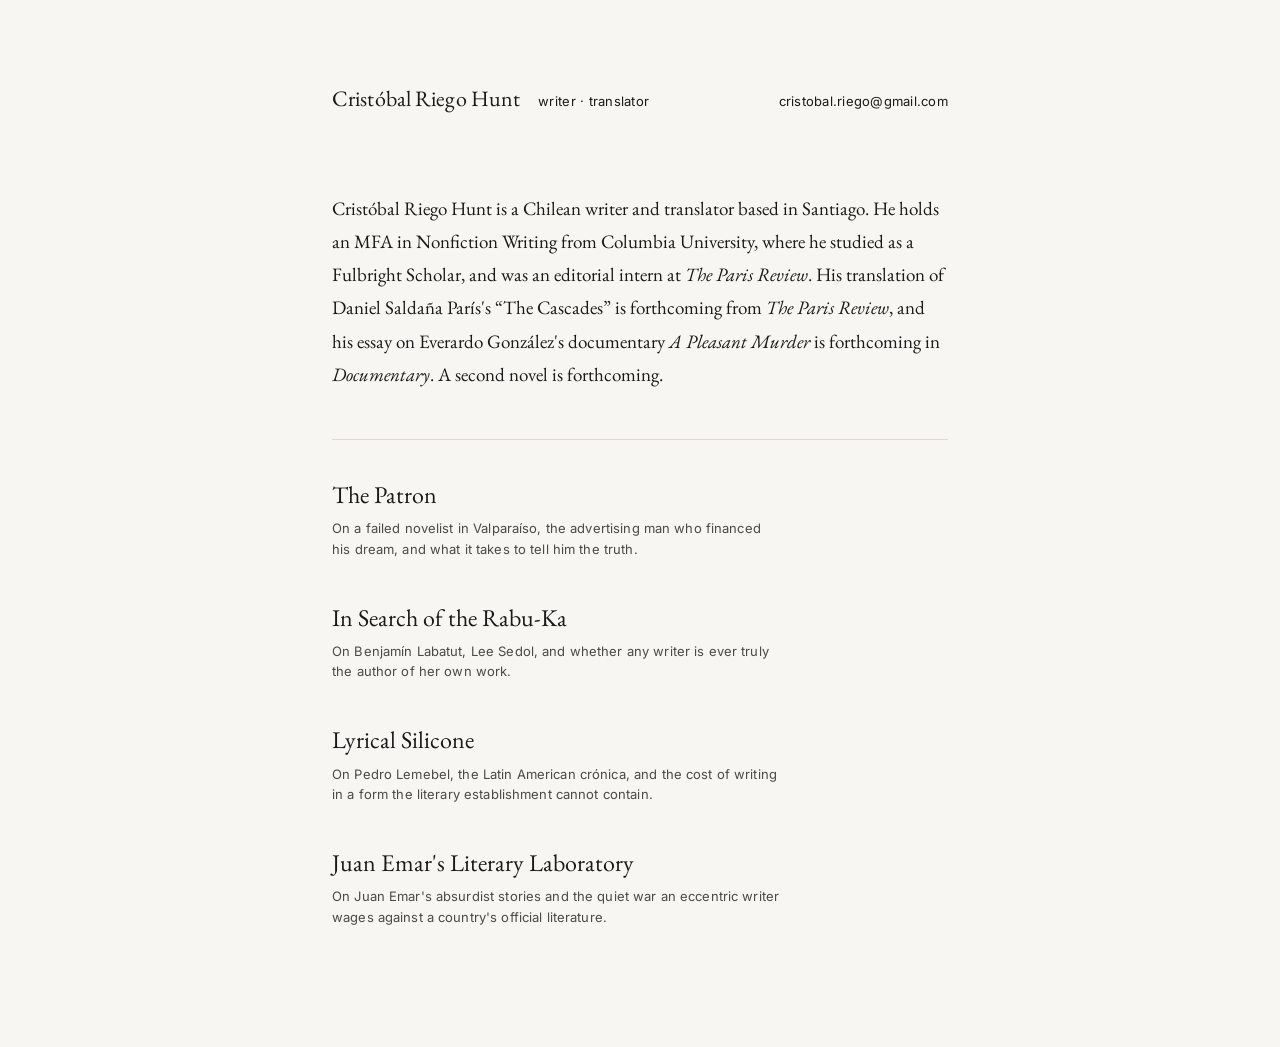
==== index.html @ b401277f "Add files via upload" ====
<!DOCTYPE html>
<html lang="en">
<head>
  <meta charset="utf-8">
  <title>Cristóbal Riego Hunt</title>
  <meta name="description" content="Cristóbal Riego Hunt — writer and translator. Essays, criticism, translation.">
  <meta name="viewport" content="width=device-width, initial-scale=1">
  <link rel="preconnect" href="https://fonts.googleapis.com">
  <link rel="preconnect" href="https://fonts.gstatic.com" crossorigin>
  <link href="https://fonts.googleapis.com/css2?family=EB+Garamond:ital@0;1&family=Inter:wght@400&display=swap" rel="stylesheet">
  <link rel="stylesheet" href="style.css">
</head>
<body>
  <main class="page">

    <header class="site-header">
      <div class="site-header__identity">
        <h1 class="site-header__name">Cristóbal Riego Hunt</h1>
        <span class="site-header__role">writer · translator</span>
      </div>
      <a class="site-header__contact" href="mailto:cristobal.riego@gmail.com">cristobal.riego@gmail.com</a>
    </header>

    <div class="header-divider" aria-hidden="true"></div>

    <section class="bio" aria-label="Biography">
      <p>
        Cristóbal Riego Hunt is a Chilean writer and translator based in Santiago.
        He holds an MFA in Nonfiction Writing from Columbia University, where he
        studied as a Fulbright Scholar, and was an editorial intern at
        <em>The Paris Review</em>. His translation of Daniel Saldaña París's &#8220;The Cascades&#8221; is
        forthcoming from <em>The Paris Review</em>, and his essay on Everardo
        González's documentary <em>A Pleasant Murder</em> is forthcoming in
        <em>Documentary</em>. A second novel is forthcoming.
      </p>
    </section>

    <hr class="bio-divider" aria-hidden="true">

    <ol class="works" aria-label="Selected work">

      <li class="works__item">
        <a class="works__title" href="the-patron.html">The Patron</a>
        <p class="works__frame">On a failed novelist in Valparaíso, the advertising man who financed his dream, and what it takes to tell him the truth.</p>
      </li>

      <li class="works__item">
        <a class="works__title" href="in-search-of-the-rabu-ka.html">In Search of the Rabu-Ka</a>
        <p class="works__frame">On Benjamín Labatut, Lee Sedol, and whether any writer is ever truly the author of her own work.</p>
      </li>

      <li class="works__item">
        <a class="works__title" href="https://lareviewofbooks.org/article/lyrical-silicone-on-pedro-lemebel/" target="_blank" rel="noopener noreferrer">Lyrical Silicone</a>
        <p class="works__frame">On Pedro Lemebel, the Latin American crónica, and the cost of writing in a form the literary establishment cannot contain.</p>
      </li>

      <li class="works__item">
        <a class="works__title" href="https://clereviewofbooks.com/juan-emars-literary-laboratory/" target="_blank" rel="noopener noreferrer">Juan Emar's Literary Laboratory</a>
        <p class="works__frame">On Juan Emar's absurdist stories and the quiet war an eccentric writer wages against a country's official literature.</p>
      </li>

    </ol>

  </main>
</body>
</html>
---- style.css ----
/* ============================================================
   Cristóbal Riego Hunt — portfolio
   Plain HTML + CSS. No build step. No JavaScript.
   ============================================================ */

:root {
  --bg:          #f8f6f2;
  --ink:         #1a1a18;
  --rule:        #ddd9d3;

  /* Set by tweaks.jsx — sober accent, near-monochrome by default. */
  --accent-ink:  #1a1a18;
  --accent-rule: #ddd9d3;

  --serif:       "EB Garamond", "Iowan Old Style", Georgia, serif;
  --sans:        "Inter", -apple-system, BlinkMacSystemFont, "Helvetica Neue",
                 Arial, sans-serif;

  --measure:     680px;      /* ~68ch at body size */
  --measure-wide: 720px;

  --pad-top:     80px;
  --pad-side:    32px;
}

* { box-sizing: border-box; }

html {
  -webkit-font-smoothing: antialiased;
  -moz-osx-font-smoothing: grayscale;
  text-rendering: optimizeLegibility;
}

body {
  margin: 0;
  background: var(--bg);
  color: var(--ink);
  font-family: var(--serif);
  font-size: 19px;
  line-height: 1.75;
  font-feature-settings: "kern", "liga", "onum";
}

/* ---------- Layout container ---------- */

.page {
  max-width: var(--measure);
  margin: 0 auto;
  padding: var(--pad-top) var(--pad-side) 120px;
}

.page--essay {
  max-width: var(--measure-wide);
}

/* ---------- Header ---------- */

.site-header {
  display: flex;
  align-items: baseline;
  justify-content: space-between;
  gap: 24px;
  flex-wrap: wrap;
  margin-bottom: 56px;
}

.site-header__identity {
  display: flex;
  align-items: baseline;
  gap: 18px;
  flex-wrap: wrap;
}

.site-header__name {
  font-family: var(--serif);
  font-size: 22px;
  font-weight: 400;
  margin: 0;
  letter-spacing: 0.005em;
}

.site-header__role {
  font-family: var(--sans);
  font-size: 13px;
  font-weight: 400;
  color: var(--ink);
  letter-spacing: 0.02em;
}

.site-header__contact {
  font-family: var(--sans);
  font-size: 13px;
  letter-spacing: 0.02em;
}

/* ---------- Header divider (Tweaks-controlled) ----------
   Lives in the markup as <div class="header-divider" data-asterism="✻"></div>;
   the data-divider attribute on <html> picks which variant renders. */

.header-divider {
  margin: -24px 0 40px;     /* sits between header (mb:56) and bio */
  height: 1px;
  border: 0;
  background: transparent;
}
:root[data-divider="line"] .header-divider {
  background: var(--accent-rule);
}
:root[data-divider="asterism"] .header-divider {
  background: transparent;
  height: auto;
  margin: -16px 0 36px;
  text-align: center;
  font-family: var(--serif);
  font-size: 15px;
  letter-spacing: 0.9em;          /* spreads the three marks */
  padding-left: 0.9em;            /* counter the trailing tracking */
  color: var(--accent-ink);
  opacity: 0.7;
}
:root[data-divider="asterism"] .header-divider::before {
  content: "✻ ✻ ✻";
}
:root[data-divider="none"] .header-divider {
  display: none;
}

/* ---------- Bio ---------- */

.bio {
  margin: 0 0 48px;
  max-width: 620px;
}

.bio p {
  margin: 0 0 1.25em;
}

.bio p:last-child {
  margin-bottom: 0;
}

/* Subtle transition between bio and the essay list */
.bio-divider {
  border: 0;
  border-top: 1px solid var(--accent-rule);
  margin: 0 0 40px;
  width: 100%;
}

/* ---------- Index essay list ---------- */

.works {
  list-style: none;
  padding: 0;
  margin: 0;
  counter-reset: work;
}

.works__item {
  position: relative;
  margin: 0 0 2.75rem;
  counter-increment: work;
}

.works__item:last-child {
  margin-bottom: 0;
}

/* Roman numerals — appear only when Tweaks toggle is on. */
:root[data-numerals="on"] .works__item::before {
  content: counter(work, upper-roman) ".";
  position: absolute;
  left: -3.25rem;
  top: 0.05em;
  font-family: var(--sans);
  font-size: 11px;
  letter-spacing: 0.1em;
  font-variant-numeric: tabular-nums;
  color: var(--accent-ink);
  opacity: 0.85;
  /* Hide the marker when the viewport is too narrow to hold it in the margin */
}
@media (max-width: 760px) {
  :root[data-numerals="on"] .works__item::before {
    position: static;
    display: block;
    margin-bottom: 0.25em;
  }
}

.works__title {
  display: inline-block;
  font-family: var(--serif);
  font-size: 24px;
  line-height: 1.25;
  font-weight: 400;
  margin: 0 0 0.35em;
  color: var(--ink);
  text-decoration: none;
}

.works__frame {
  font-family: var(--sans);
  font-size: 13px;
  font-weight: 400;
  line-height: 1.55;
  color: var(--ink);
  opacity: 0.78;
  letter-spacing: 0.01em;
  margin: 0;
  max-width: 56ch;
}

/* ---------- Links ---------- */

a {
  color: inherit;
  text-decoration: none;
  text-decoration-thickness: 1px;
  text-underline-offset: 3px;
}

a:hover,
a:focus-visible {
  text-decoration: underline;
  text-decoration-thickness: 1px;
  text-underline-offset: 3px;
}

a:focus-visible {
  outline: 1px solid var(--ink);
  outline-offset: 4px;
}

/* ---------- Back link on essay pages ---------- */

.back {
  display: inline-block;
  font-family: var(--sans);
  font-size: 13px;
  letter-spacing: 0.02em;
  margin-bottom: 56px;
}

/* ---------- Essay page typography ---------- */

.essay-header {
  margin-bottom: 48px;
}

.essay-title {
  font-family: var(--serif);
  font-size: 32px;
  line-height: 1.2;
  font-weight: 400;
  letter-spacing: 0.002em;
  margin: 0 0 0.6em;
}

.essay-rule {
  border: 0;
  border-top: 1px solid var(--rule);
  width: 56px;
  margin: 0 0 20px;
}

.essay-frame {
  font-family: var(--sans);
  font-size: 13px;
  line-height: 1.55;
  letter-spacing: 0.01em;
  color: var(--ink);
  opacity: 0.78;
  margin: 0;
  max-width: 56ch;
}

.essay-body {
  font-size: 19px;
  line-height: 1.75;
}

.essay-body p {
  margin: 0 0 1.3em;
}

.essay-body p:last-child {
  margin-bottom: 0;
}

.essay-body em,
.essay-body i {
  font-style: italic;
}

/* Optional dropcap on first paragraph of an essay. Subtle, not theatrical. */
.essay-body > p:first-of-type::first-letter {
  font-family: var(--serif);
  font-size: 3.4em;
  line-height: 0.92;
  float: left;
  padding: 0.06em 0.08em 0 0;
  font-weight: 400;
}

/* ---------- Responsive ---------- */

@media (max-width: 640px) {
  :root {
    --pad-top: 56px;
    --pad-side: 20px;
  }

  body {
    font-size: 18px;
    line-height: 1.7;
  }

  .site-header {
    margin-bottom: 40px;
  }

  .site-header__name {
    font-size: 20px;
  }

  .essay-title {
    font-size: 26px;
  }

  .works__title {
    font-size: 21px;
  }

  .works__item {
    margin-bottom: 2.25rem;
  }

  .essay-body {
    font-size: 18px;
    line-height: 1.72;
  }

  .essay-body > p:first-of-type::first-letter {
    font-size: 3em;
  }
}

@media (max-width: 380px) {
  .site-header__identity {
    gap: 12px;
  }
}

/* ---------- Essay body — block quotations, verse, section breaks ---------- */

.essay-body blockquote {
  margin: 1.5em 0 1.5em 2.25em;
  padding: 0;
  font-style: normal;
}

.essay-body blockquote p {
  margin: 0 0 0.75em;
}

.essay-body blockquote p:last-child {
  margin-bottom: 0;
}

.verse {
  margin: 1.5em 0 1.5em 2.25em;
}

.verse p {
  margin: 0;
  line-height: 1.6;
}

.section-head {
  font-family: var(--sans);
  font-size: 11px;
  letter-spacing: 0.14em;
  text-transform: uppercase;
  color: var(--ink);
  opacity: 0.6;
  margin: 3em 0 2em;
}

.essay-body ol {
  margin: 1.4em 0 1.4em 2em;
  padding: 0 0 0 1.25em;
}

.essay-body ol li {
  margin-bottom: 0.75em;
}

.essay-body ol li:last-child {
  margin-bottom: 0;
}

/* ---------- Print ---------- */

@media print {
  body { background: #fff; color: #000; }
  .back, .site-header__contact { display: none; }
}
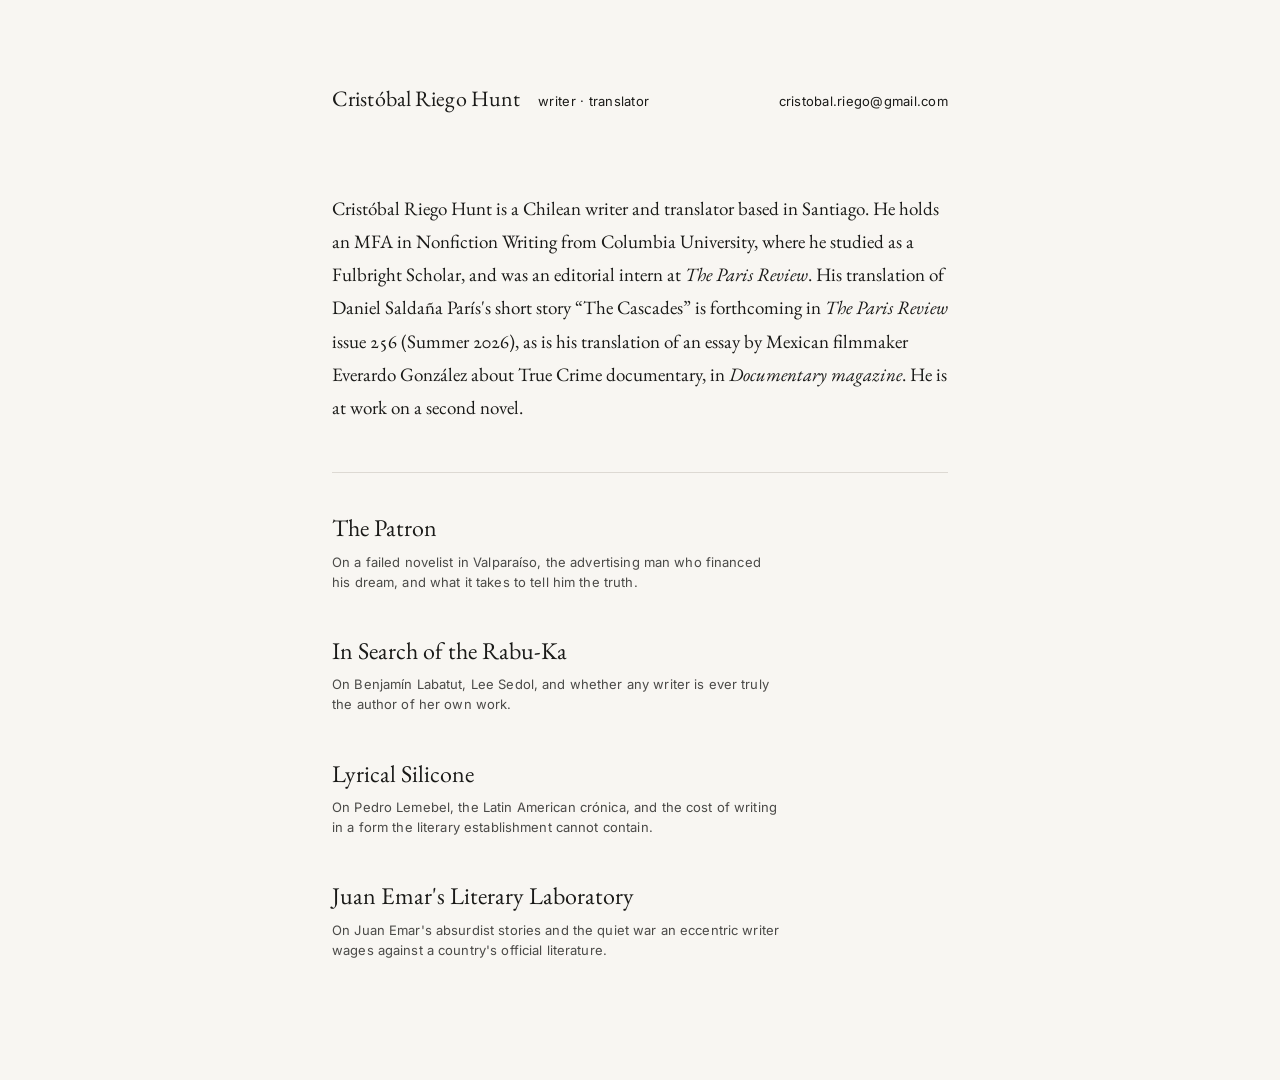
==== commit d777672d: "Update index.html" ====
--- a/index.html
+++ b/index.html
@@ -1,15 +1,18 @@
 <!DOCTYPE html>
 <html lang="en">
+
 <head>
   <meta charset="utf-8">
   <title>Cristóbal Riego Hunt</title>
-  <meta name="description" content="Cristóbal Riego Hunt — writer and translator. Essays, criticism, translation.">
+  <meta name="description" content="Cristóbal Riego Hunt — writer, translator, critic.">
   <meta name="viewport" content="width=device-width, initial-scale=1">
   <link rel="preconnect" href="https://fonts.googleapis.com">
   <link rel="preconnect" href="https://fonts.gstatic.com" crossorigin>
-  <link href="https://fonts.googleapis.com/css2?family=EB+Garamond:ital@0;1&family=Inter:wght@400&display=swap" rel="stylesheet">
+  <link href="https://fonts.googleapis.com/css2?family=EB+Garamond:ital@0;1&family=Inter:wght@400&display=swap"
+    rel="stylesheet">
   <link rel="stylesheet" href="style.css">
 </head>
+
 <body>
   <main class="page">
 
@@ -26,12 +29,11 @@
     <section class="bio" aria-label="Biography">
       <p>
         Cristóbal Riego Hunt is a Chilean writer and translator based in Santiago.
-        He holds an MFA in Nonfiction Writing from Columbia University, where he
-        studied as a Fulbright Scholar, and was an editorial intern at
-        <em>The Paris Review</em>. His translation of Daniel Saldaña París's &#8220;The Cascades&#8221; is
-        forthcoming from <em>The Paris Review</em>, and his essay on Everardo
-        González's documentary <em>A Pleasant Murder</em> is forthcoming in
-        <em>Documentary</em>. A second novel is forthcoming.
+        He holds an MFA in Nonfiction Writing from Columbia University, where he studied as a Fulbright Scholar, and was
+        an editorial intern at <em>The Paris Review</em>. His translation of Daniel Saldaña París's short story
+        &#8220;The Cascades&#8221; is forthcoming in <em>The Paris Review</em> issue 256 (Summer 2026), as is his
+        translation of an essay by Mexican filmmaker Everardo González about True Crime documentary, in <em>Documentary
+          magazine</em>. He is at work on a second novel.
       </p>
     </section>
 
@@ -41,26 +43,33 @@
 
       <li class="works__item">
         <a class="works__title" href="the-patron.html">The Patron</a>
-        <p class="works__frame">On a failed novelist in Valparaíso, the advertising man who financed his dream, and what it takes to tell him the truth.</p>
+        <p class="works__frame">On a failed novelist in Valparaíso, the advertising man who financed his dream, and what
+          it takes to tell him the truth.</p>
       </li>
 
       <li class="works__item">
         <a class="works__title" href="in-search-of-the-rabu-ka.html">In Search of the Rabu-Ka</a>
-        <p class="works__frame">On Benjamín Labatut, Lee Sedol, and whether any writer is ever truly the author of her own work.</p>
+        <p class="works__frame">On Benjamín Labatut, Lee Sedol, and whether any writer is ever truly the author of her
+          own work.</p>
       </li>
 
       <li class="works__item">
-        <a class="works__title" href="https://lareviewofbooks.org/article/lyrical-silicone-on-pedro-lemebel/" target="_blank" rel="noopener noreferrer">Lyrical Silicone</a>
-        <p class="works__frame">On Pedro Lemebel, the Latin American crónica, and the cost of writing in a form the literary establishment cannot contain.</p>
+        <a class="works__title" href="https://lareviewofbooks.org/article/lyrical-silicone-on-pedro-lemebel/"
+          target="_blank" rel="noopener noreferrer">Lyrical Silicone</a>
+        <p class="works__frame">On Pedro Lemebel, the Latin American crónica, and the cost of writing in a form the
+          literary establishment cannot contain.</p>
       </li>
 
       <li class="works__item">
-        <a class="works__title" href="https://clereviewofbooks.com/juan-emars-literary-laboratory/" target="_blank" rel="noopener noreferrer">Juan Emar's Literary Laboratory</a>
-        <p class="works__frame">On Juan Emar's absurdist stories and the quiet war an eccentric writer wages against a country's official literature.</p>
+        <a class="works__title" href="https://clereviewofbooks.com/juan-emars-literary-laboratory/" target="_blank"
+          rel="noopener noreferrer">Juan Emar's Literary Laboratory</a>
+        <p class="works__frame">On Juan Emar's absurdist stories and the quiet war an eccentric writer wages against a
+          country's official literature.</p>
       </li>
 
     </ol>
 
   </main>
 </body>
+
 </html>
